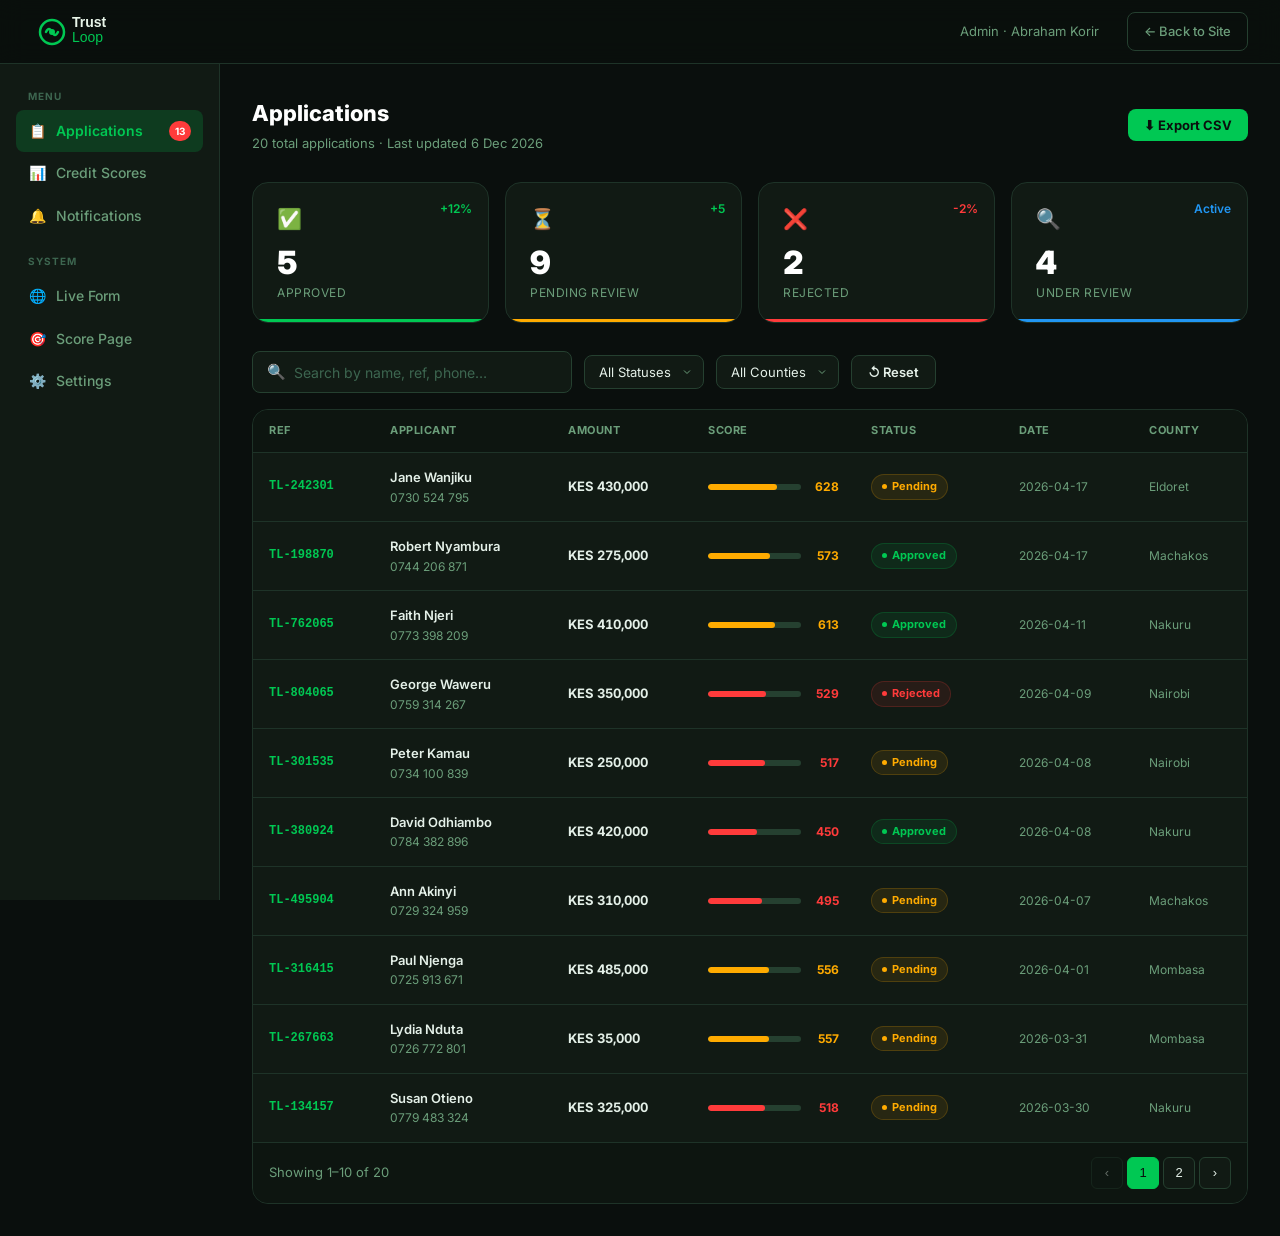
==== dashboard.html @ 60023d6d "Initial TrustLoop Africa build — phases 1-5 - index.html: borrower intake form, 4-step wizard, M-Pes" ====
<!DOCTYPE html>
<html lang="en">
<head>
  <meta charset="UTF-8">
  <meta name="viewport" content="width=device-width, initial-scale=1.0">
  <title>TrustLoop — Admin Dashboard</title>
  <link rel="stylesheet" href="assets/style.css">
  <link rel="preconnect" href="https://fonts.googleapis.com">
  <link href="https://fonts.googleapis.com/css2?family=Inter:wght@300;400;500;600;700;800;900&display=swap" rel="stylesheet">
  <style>
    /* Dashboard-specific overrides */
    body { padding-top: 64px; }

    /* ── SIDEBAR ── */
    .sidebar {
      position: fixed;
      left: 0; top: 64px; bottom: 0;
      width: 220px;
      background: var(--surface);
      border-right: 1px solid var(--border);
      padding: 24px 0;
      z-index: 50;
      overflow-y: auto;
    }
    .sidebar-section { padding: 0 16px; margin-bottom: 8px; }
    .sidebar-label { font-size: 10px; font-weight: 700; text-transform: uppercase; letter-spacing: 1px; color: var(--muted2); padding: 0 12px; margin-bottom: 6px; }
    .sidebar-link {
      display: flex;
      align-items: center;
      gap: 10px;
      padding: 10px 12px;
      border-radius: 8px;
      color: var(--muted);
      font-size: 14px;
      font-weight: 500;
      cursor: pointer;
      transition: background .2s, color .2s;
      text-decoration: none;
    }
    .sidebar-link:hover { background: var(--bg2); color: var(--text); text-decoration: none; }
    .sidebar-link.active { background: var(--primary-glow); color: var(--primary); font-weight: 600; }
    .sidebar-link .icon { width: 18px; text-align: center; }
    .sidebar-badge {
      margin-left: auto;
      background: var(--danger);
      color: #fff;
      font-size: 10px;
      font-weight: 700;
      padding: 2px 6px;
      border-radius: 100px;
    }

    /* ── MAIN ── */
    .dash-main {
      margin-left: 220px;
      padding: 32px;
      min-height: calc(100vh - 64px);
    }

    /* ── PAGE HEADER ── */
    .page-header {
      display: flex;
      align-items: center;
      justify-content: space-between;
      margin-bottom: 28px;
    }
    .page-title { font-size: 22px; font-weight: 800; color: var(--white); }
    .page-sub { font-size: 13px; color: var(--muted); margin-top: 2px; }
    .header-actions { display: flex; gap: 10px; align-items: center; }

    /* ── STAT CARDS ── */
    .stats-row {
      display: grid;
      grid-template-columns: repeat(4, 1fr);
      gap: 16px;
      margin-bottom: 28px;
    }
    .stat-card {
      background: var(--surface);
      border: 1px solid var(--border);
      border-radius: var(--radius-lg);
      padding: 20px 24px;
      position: relative;
      overflow: hidden;
    }
    .stat-card::after {
      content: '';
      position: absolute;
      bottom: 0; left: 0; right: 0;
      height: 3px;
    }
    .stat-card.green::after  { background: var(--primary); }
    .stat-card.orange::after { background: var(--warn); }
    .stat-card.red::after    { background: var(--danger); }
    .stat-card.blue::after   { background: #2196f3; }
    .stat-icon { font-size: 20px; margin-bottom: 12px; }
    .stat-card .stat-num { font-size: 2rem; font-weight: 900; color: var(--white); line-height: 1; }
    .stat-card .stat-label { font-size: 12px; color: var(--muted); margin-top: 4px; }
    .stat-trend { position: absolute; top: 16px; right: 16px; font-size: 12px; font-weight: 600; }
    .trend-up { color: var(--primary); }
    .trend-dn { color: var(--danger); }

    /* ── CONTROLS ── */
    .table-controls {
      display: flex;
      align-items: center;
      gap: 12px;
      margin-bottom: 16px;
      flex-wrap: wrap;
    }
    .search-box {
      display: flex;
      align-items: center;
      gap: 8px;
      background: var(--surface);
      border: 1px solid var(--border2);
      border-radius: 8px;
      padding: 8px 14px;
      flex: 1;
      max-width: 320px;
    }
    .search-box input {
      background: none;
      border: none;
      outline: none;
      color: var(--text);
      font-size: 14px;
      font-family: inherit;
      width: 100%;
    }
    .search-box input::placeholder { color: var(--muted2); }
    .search-icon { color: var(--muted); font-size: 15px; }
    .filter-select {
      background: var(--surface);
      border: 1px solid var(--border2);
      border-radius: 8px;
      padding: 8px 14px;
      color: var(--text);
      font-size: 13px;
      font-family: inherit;
      outline: none;
      cursor: pointer;
      appearance: none;
      padding-right: 32px;
      background-image: url("data:image/svg+xml,%3Csvg xmlns='http://www.w3.org/2000/svg' width='12' height='12' viewBox='0 0 24 24' fill='none' stroke='%236b9e7a' stroke-width='2'%3E%3Cpath d='M6 9l6 6 6-6'/%3E%3C/svg%3E");
      background-repeat: no-repeat;
      background-position: right 10px center;
    }
    .btn-export {
      display: flex;
      align-items: center;
      gap: 6px;
      background: var(--surface);
      border: 1px solid var(--border2);
      border-radius: 8px;
      padding: 8px 16px;
      color: var(--text);
      font-size: 13px;
      font-weight: 600;
      cursor: pointer;
      transition: border-color .2s, color .2s;
      font-family: inherit;
    }
    .btn-export:hover { border-color: var(--primary); color: var(--primary); }
    .btn-export-primary {
      display: flex;
      align-items: center;
      gap: 6px;
      background: var(--primary);
      border: none;
      border-radius: 8px;
      padding: 8px 16px;
      color: #0a0f0d;
      font-size: 13px;
      font-weight: 700;
      cursor: pointer;
      transition: background .2s;
      font-family: inherit;
    }
    .btn-export-primary:hover { background: var(--primary-dk); }

    /* ── TABLE ── */
    .table-wrap {
      background: var(--surface);
      border: 1px solid var(--border);
      border-radius: var(--radius-lg);
      overflow: hidden;
    }
    table {
      width: 100%;
      border-collapse: collapse;
      font-size: 13px;
    }
    thead {
      background: var(--bg2);
      border-bottom: 1px solid var(--border);
    }
    thead th {
      text-align: left;
      padding: 12px 16px;
      font-size: 11px;
      font-weight: 700;
      text-transform: uppercase;
      letter-spacing: .5px;
      color: var(--muted);
      cursor: pointer;
      white-space: nowrap;
      user-select: none;
    }
    thead th:hover { color: var(--text); }
    thead th .sort-arrow { margin-left: 4px; opacity: .5; }
    thead th.sorted-asc .sort-arrow::after { content: '↑'; }
    thead th.sorted-desc .sort-arrow::after { content: '↓'; }
    tbody tr {
      border-bottom: 1px solid var(--border);
      cursor: pointer;
      transition: background .15s;
    }
    tbody tr:last-child { border-bottom: none; }
    tbody tr:hover { background: var(--surface2); }
    td { padding: 14px 16px; color: var(--text); vertical-align: middle; }
    .td-ref { font-family: 'Courier New', monospace; font-weight: 700; color: var(--primary); font-size: 12px; }
    .td-name { font-weight: 600; }
    .td-sub { color: var(--muted); font-size: 12px; }
    .td-amount { font-weight: 700; font-variant-numeric: tabular-nums; }

    /* Status badges */
    .badge {
      display: inline-flex;
      align-items: center;
      gap: 5px;
      padding: 3px 10px;
      border-radius: 100px;
      font-size: 11px;
      font-weight: 700;
      white-space: nowrap;
    }
    .badge::before { content: ''; width: 5px; height: 5px; border-radius: 50%; flex-shrink: 0; }
    .badge-pending  { background: #ffab0018; color: var(--warn); border: 1px solid #ffab0030; }
    .badge-pending::before  { background: var(--warn); }
    .badge-approved { background: #00c85318; color: var(--primary); border: 1px solid #00c85330; }
    .badge-approved::before { background: var(--primary); }
    .badge-rejected { background: #ff3b3b18; color: var(--danger); border: 1px solid #ff3b3b30; }
    .badge-rejected::before { background: var(--danger); }
    .badge-reviewing { background: #2196f318; color: #2196f3; border: 1px solid #2196f330; }
    .badge-reviewing::before { background: #2196f3; }

    /* Score bar */
    .score-bar-wrap { display: flex; align-items: center; gap: 8px; }
    .score-bar {
      flex: 1; height: 6px;
      background: var(--border2);
      border-radius: 3px;
      overflow: hidden;
      min-width: 60px;
    }
    .score-bar-fill { height: 100%; border-radius: 3px; }
    .score-text { font-size: 12px; font-weight: 700; min-width: 30px; text-align: right; }
    .score-high { color: var(--primary); }
    .score-mid  { color: var(--warn); }
    .score-low  { color: var(--danger); }

    /* ── PAGINATION ── */
    .pagination {
      display: flex;
      align-items: center;
      justify-content: space-between;
      padding: 14px 16px;
      border-top: 1px solid var(--border);
      font-size: 13px;
      color: var(--muted);
      background: var(--bg2);
    }
    .pagination-btns { display: flex; gap: 4px; }
    .pg-btn {
      width: 32px; height: 32px;
      border-radius: 6px;
      background: var(--surface);
      border: 1px solid var(--border2);
      color: var(--text);
      font-size: 13px;
      cursor: pointer;
      display: flex;
      align-items: center;
      justify-content: center;
      transition: all .15s;
    }
    .pg-btn:hover, .pg-btn.active { background: var(--primary); border-color: var(--primary); color: #0a0f0d; }
    .pg-btn:disabled { opacity: .4; cursor: not-allowed; }

    /* ── MODAL ── */
    .modal-overlay {
      position: fixed;
      inset: 0;
      background: #0a0f0dcc;
      backdrop-filter: blur(4px);
      z-index: 200;
      display: flex;
      align-items: center;
      justify-content: center;
      padding: 24px;
      opacity: 0;
      pointer-events: none;
      transition: opacity .25s;
    }
    .modal-overlay.open { opacity: 1; pointer-events: all; }
    .modal {
      background: var(--surface);
      border: 1px solid var(--border2);
      border-radius: var(--radius-lg);
      width: 100%;
      max-width: 680px;
      max-height: 90vh;
      overflow-y: auto;
      transform: scale(.96) translateY(12px);
      transition: transform .25s;
    }
    .modal-overlay.open .modal { transform: scale(1) translateY(0); }
    .modal-header {
      display: flex;
      align-items: center;
      justify-content: space-between;
      padding: 20px 24px;
      border-bottom: 1px solid var(--border);
      position: sticky;
      top: 0;
      background: var(--surface);
      z-index: 2;
    }
    .modal-ref { font-family: 'Courier New', monospace; font-size: 13px; color: var(--primary); font-weight: 700; }
    .modal-close {
      background: none; border: none;
      color: var(--muted); font-size: 22px;
      cursor: pointer; line-height: 1;
      padding: 4px;
      transition: color .15s;
    }
    .modal-close:hover { color: var(--text); }
    .modal-body { padding: 24px; }
    .modal-section { margin-bottom: 24px; }
    .modal-section-title {
      font-size: 11px;
      font-weight: 700;
      text-transform: uppercase;
      letter-spacing: 1px;
      color: var(--muted);
      margin-bottom: 12px;
      padding-bottom: 8px;
      border-bottom: 1px solid var(--border);
    }
    .detail-grid { display: grid; grid-template-columns: 1fr 1fr; gap: 12px; }
    .detail-item { background: var(--bg2); border-radius: var(--radius); padding: 12px 14px; }
    .detail-label { font-size: 11px; color: var(--muted); margin-bottom: 4px; text-transform: uppercase; letter-spacing: .5px; }
    .detail-value { font-size: 14px; font-weight: 600; color: var(--text); }
    .score-display {
      display: flex;
      align-items: center;
      gap: 16px;
      background: var(--bg2);
      border-radius: var(--radius);
      padding: 20px;
    }
    .score-circle {
      width: 80px; height: 80px;
      border-radius: 50%;
      border: 4px solid var(--primary);
      display: flex;
      flex-direction: column;
      align-items: center;
      justify-content: center;
      font-weight: 900;
      font-size: 22px;
      color: var(--primary);
      flex-shrink: 0;
    }
    .score-circle small { font-size: 10px; font-weight: 600; color: var(--muted); }
    .score-breakdown { flex: 1; }
    .score-row {
      display: flex;
      align-items: center;
      gap: 8px;
      margin-bottom: 6px;
      font-size: 12px;
    }
    .score-row-label { color: var(--muted); width: 100px; flex-shrink: 0; }
    .score-row-bar { flex: 1; height: 4px; background: var(--border2); border-radius: 2px; overflow: hidden; }
    .score-row-fill { height: 100%; background: var(--primary); border-radius: 2px; }
    .score-row-val { color: var(--text); font-weight: 600; width: 30px; text-align: right; }
    .modal-actions {
      display: flex;
      gap: 10px;
      padding: 16px 24px;
      border-top: 1px solid var(--border);
      background: var(--bg2);
      border-radius: 0 0 var(--radius-lg) var(--radius-lg);
    }
    .btn-approve {
      flex: 1; padding: 12px;
      background: var(--primary); color: #0a0f0d;
      border: none; border-radius: 8px;
      font-weight: 700; font-size: 14px;
      cursor: pointer; font-family: inherit;
      transition: background .2s;
    }
    .btn-approve:hover { background: var(--primary-dk); }
    .btn-reject {
      flex: 1; padding: 12px;
      background: transparent; color: var(--danger);
      border: 1px solid #ff3b3b40; border-radius: 8px;
      font-weight: 700; font-size: 14px;
      cursor: pointer; font-family: inherit;
      transition: background .2s, border-color .2s;
    }
    .btn-reject:hover { background: #ff3b3b10; border-color: var(--danger); }
    .btn-note {
      flex: 1; padding: 12px;
      background: transparent; color: var(--muted);
      border: 1px solid var(--border2); border-radius: 8px;
      font-weight: 600; font-size: 14px;
      cursor: pointer; font-family: inherit;
      transition: border-color .2s, color .2s;
    }
    .btn-note:hover { border-color: var(--muted); color: var(--text); }

    /* Timeline */
    .timeline { list-style: none; position: relative; }
    .timeline::before { content: ''; position: absolute; left: 16px; top: 8px; bottom: 8px; width: 1px; background: var(--border2); }
    .timeline li { display: flex; gap: 16px; padding: 0 0 16px 0; position: relative; }
    .timeline-dot {
      width: 32px; height: 32px;
      border-radius: 50%;
      background: var(--surface2);
      border: 2px solid var(--border2);
      display: flex; align-items: center; justify-content: center;
      font-size: 13px; flex-shrink: 0; z-index: 1;
    }
    .timeline li.current .timeline-dot { border-color: var(--primary); background: var(--primary-glow); }
    .timeline-content { padding-top: 4px; }
    .timeline-event { font-size: 13px; font-weight: 600; color: var(--text); }
    .timeline-time { font-size: 11px; color: var(--muted); margin-top: 2px; }

    /* Responsive */
    @media (max-width: 900px) {
      .sidebar { width: 64px; }
      .sidebar-link span, .sidebar-label, .sidebar-badge { display: none; }
      .dash-main { margin-left: 64px; padding: 16px; }
      .stats-row { grid-template-columns: repeat(2, 1fr); }
      .detail-grid { grid-template-columns: 1fr; }
    }
    @media (max-width: 600px) {
      .stats-row { grid-template-columns: 1fr 1fr; }
      .dash-main { padding: 12px; }
      .table-controls { flex-direction: column; align-items: stretch; }
      .search-box { max-width: none; }
    }
  </style>
</head>
<body>

<!-- NAV -->
<nav class="nav">
  <div class="nav-logo">
    <a href="index.html"><img src="assets/logo.svg" alt="TrustLoop" height="40"></a>
  </div>
  <div class="nav-links">
    <span style="font-size:13px;color:var(--muted);">Admin · Abraham Korir</span>
    <a href="index.html" class="btn-ghost" style="font-size:13px;padding:8px 16px;">← Back to Site</a>
  </div>
</nav>

<!-- SIDEBAR -->
<aside class="sidebar">
  <div class="sidebar-section">
    <div class="sidebar-label">Menu</div>
    <a class="sidebar-link active" onclick="setView('applications')">
      <span class="icon">📋</span><span>Applications</span>
      <span class="sidebar-badge" id="pendingCount">0</span>
    </a>
    <a class="sidebar-link" onclick="setView('scores')">
      <span class="icon">📊</span><span>Credit Scores</span>
    </a>
    <a class="sidebar-link" onclick="setView('notifications')">
      <span class="icon">🔔</span><span>Notifications</span>
    </a>
  </div>
  <div class="sidebar-section" style="margin-top:16px;">
    <div class="sidebar-label">System</div>
    <a class="sidebar-link" href="index.html">
      <span class="icon">🌐</span><span>Live Form</span>
    </a>
    <a class="sidebar-link" href="score.html">
      <span class="icon">🎯</span><span>Score Page</span>
    </a>
    <a class="sidebar-link" onclick="showToast('Settings coming in Phase 5')">
      <span class="icon">⚙️</span><span>Settings</span>
    </a>
  </div>
</aside>

<!-- MAIN -->
<main class="dash-main" id="dashMain">

  <!-- ── Applications View ── -->
  <div id="view-applications">
    <div class="page-header">
      <div>
        <div class="page-title">Applications</div>
        <div class="page-sub" id="appSubtitle">Loading…</div>
      </div>
      <div class="header-actions">
        <button class="btn-export-primary" onclick="exportCSV()">
          ⬇ Export CSV
        </button>
      </div>
    </div>

    <!-- Stat cards -->
    <div class="stats-row">
      <div class="stat-card green">
        <div class="stat-icon">✅</div>
        <div class="stat-num" id="countApproved">0</div>
        <div class="stat-label">Approved</div>
        <div class="stat-trend trend-up" id="trendApproved">+12%</div>
      </div>
      <div class="stat-card orange">
        <div class="stat-icon">⏳</div>
        <div class="stat-num" id="countPending">0</div>
        <div class="stat-label">Pending Review</div>
        <div class="stat-trend trend-up" id="trendPending">+5</div>
      </div>
      <div class="stat-card red">
        <div class="stat-icon">❌</div>
        <div class="stat-num" id="countRejected">0</div>
        <div class="stat-label">Rejected</div>
        <div class="stat-trend trend-dn" id="trendRejected">-2%</div>
      </div>
      <div class="stat-card blue">
        <div class="stat-icon">🔍</div>
        <div class="stat-num" id="countReviewing">0</div>
        <div class="stat-label">Under Review</div>
        <div class="stat-trend" style="color:#2196f3;">Active</div>
      </div>
    </div>

    <!-- Controls -->
    <div class="table-controls">
      <div class="search-box">
        <span class="search-icon">🔍</span>
        <input type="text" id="searchInput" placeholder="Search by name, ref, phone…" oninput="filterTable()">
      </div>
      <select class="filter-select" id="statusFilter" onchange="filterTable()">
        <option value="">All Statuses</option>
        <option value="Pending">Pending</option>
        <option value="Reviewing">Reviewing</option>
        <option value="Approved">Approved</option>
        <option value="Rejected">Rejected</option>
      </select>
      <select class="filter-select" id="countyFilter" onchange="filterTable()">
        <option value="">All Counties</option>
        <option>Nairobi</option><option>Mombasa</option><option>Kisumu</option>
        <option>Nakuru</option><option>Eldoret</option><option>Machakos</option>
      </select>
      <button class="btn-export" onclick="filterTable(true)">↺ Reset</button>
    </div>

    <!-- Table -->
    <div class="table-wrap">
      <table id="appTable">
        <thead>
          <tr>
            <th onclick="sortTable('ref')" data-col="ref">Ref <span class="sort-arrow"></span></th>
            <th onclick="sortTable('name')" data-col="name">Applicant <span class="sort-arrow"></span></th>
            <th onclick="sortTable('amount')" data-col="amount">Amount <span class="sort-arrow"></span></th>
            <th onclick="sortTable('score')" data-col="score">Score <span class="sort-arrow"></span></th>
            <th onclick="sortTable('status')" data-col="status">Status <span class="sort-arrow"></span></th>
            <th onclick="sortTable('date')" data-col="date">Date <span class="sort-arrow"></span></th>
            <th>County</th>
          </tr>
        </thead>
        <tbody id="tableBody"></tbody>
      </table>
      <div class="pagination">
        <span id="pageInfo">Showing — of —</span>
        <div class="pagination-btns" id="pageBtns"></div>
      </div>
    </div>
  </div>

</main>

<!-- ── APPLICATION DETAIL MODAL ── -->
<div class="modal-overlay" id="modalOverlay" onclick="closeModal(event)">
  <div class="modal" id="modalBox">
    <div class="modal-header">
      <div>
        <div style="font-size:16px;font-weight:800;color:var(--white);" id="modalName">—</div>
        <div class="modal-ref" id="modalRef">—</div>
      </div>
      <button class="modal-close" onclick="closeModal()">×</button>
    </div>
    <div class="modal-body">

      <!-- Score Display -->
      <div class="modal-section">
        <div class="modal-section-title">SpinMobile Credit Score</div>
        <div class="score-display">
          <div class="score-circle" id="modalScoreCircle">
            <span id="modalScoreNum">—</span>
            <small>/ 850</small>
          </div>
          <div class="score-breakdown" id="modalScoreBreakdown">
            <!-- Populated by JS -->
          </div>
        </div>
      </div>

      <!-- Personal Details -->
      <div class="modal-section">
        <div class="modal-section-title">Personal Information</div>
        <div class="detail-grid" id="modalPersonalGrid"></div>
      </div>

      <!-- Loan Details -->
      <div class="modal-section">
        <div class="modal-section-title">Loan Request</div>
        <div class="detail-grid" id="modalLoanGrid"></div>
      </div>

      <!-- Timeline -->
      <div class="modal-section">
        <div class="modal-section-title">Application Timeline</div>
        <ul class="timeline" id="modalTimeline"></ul>
      </div>

    </div>
    <div class="modal-actions">
      <button class="btn-approve" id="modalApproveBtn" onclick="updateStatus('Approved')">✓ Approve</button>
      <button class="btn-note" onclick="showToast('Notes feature coming in Phase 5')">📝 Add Note</button>
      <button class="btn-reject" id="modalRejectBtn" onclick="updateStatus('Rejected')">✗ Reject</button>
    </div>
  </div>
</div>

<!-- Toast -->
<div class="toast" id="toast">
  <span class="toast-icon">✓</span>
  <span id="toastMsg">Done.</span>
</div>

<script>
// ── API base (Flask on DigitalOcean) ──
const API_BASE = 'http://170.64.176.246/api';

// ── Fallback mock dataset (shown while API loads or if offline) ──
const NAMES = [
  'Jane Wanjiku','Peter Kamau','Grace Achieng','Samuel Mwangi','Faith Njeri',
  'David Odhiambo','Mary Wambui','John Kipchoge','Susan Otieno','Michael Kariuki',
  'Alice Muthoni','Robert Nyambura','Helen Chebet','James Omondi','Esther Kemunto',
  'Daniel Mutua','Lydia Nduta','George Waweru','Ann Akinyi','Paul Njenga'
];
const COUNTIES = ['Nairobi','Mombasa','Kisumu','Nakuru','Eldoret','Machakos'];
const PURPOSES = ['Business Capital','School Fees','Medical','Asset Purchase','Home Improvement','Other'];
const STATUSES = ['Pending','Pending','Pending','Reviewing','Approved','Approved','Rejected'];
const TENURES  = ['3 Months','6 Months','12 Months','18 Months','24 Months'];
const EMPLOYMENT = ['Employed (Formal)','Self-Employed','Casual Worker','Farmer'];

function randInt(min, max) { return Math.floor(Math.random() * (max - min + 1)) + min; }
function randItem(arr) { return arr[Math.floor(Math.random() * arr.length)]; }
function makeRef() { return 'TL-' + randInt(100000, 999999); }

let allData = [];

function seedData() {
  const now = new Date('2026-04-19');
  allData = NAMES.map((name, i) => {
    const status = randItem(STATUSES);
    const score  = randInt(420, 820);
    const date   = new Date(now);
    date.setDate(date.getDate() - randInt(0, 60));
    const amount = randInt(1, 100) * 5000;
    const phone  = '07' + randInt(10, 99) + ' ' + randInt(100, 999) + ' ' + randInt(100, 999);
    return {
      id: i, ref: makeRef(), name, phone,
      nationalId: randInt(10000000, 99999999).toString(),
      county: randItem(COUNTIES), dob: '1990-01-01',
      amount, purpose: randItem(PURPOSES), tenure: randItem(TENURES),
      employment: randItem(EMPLOYMENT), income: randInt(20, 200) * 1000,
      score, status, date: date.toISOString().split('T')[0],
      mpesaFile: 'mpesa_' + name.split(' ')[0].toLowerCase() + '.pdf',
      employer: randItem(['Safaricom PLC','KCB Bank','M-Pesa Agent','Self','Equity Bank'])
    };
  });
}

// ── Load from real API, fall back to seed data ──
async function loadApplications() {
  try {
    const res  = await fetch(`${API_BASE}/applications?limit=200`);
    const data = await res.json();
    if (data.applications && data.applications.length > 0) {
      allData = data.applications.map((r, i) => ({
        id:         i,
        ref:        r.ref,
        name:       r.full_name,
        phone:      r.phone,
        nationalId: r.national_id || '',
        county:     r.county || '',
        dob:        r.dob || '',
        amount:     r.loan_amount,
        purpose:    r.loan_purpose || '',
        tenure:     r.tenure || '',
        employment: r.employment || '',
        income:     r.monthly_income || 0,
        score:      r.score || 0,
        status:     r.status,
        date:       (r.created_at || '').split(' ')[0] || r.created_at,
        mpesaFile:  '',
        employer:   r.employer || '',
      }));
      console.log(`[Dashboard] Loaded ${allData.length} applications from API`);
    } else {
      seedData();
    }
  } catch (err) {
    console.warn('[Dashboard] API unavailable, using mock data:', err.message);
    seedData();
  }
  renderStats();
  filteredData = [...allData];
  sortData();
  renderTable();
}

// ── Stats ──
function renderStats() {
  const counts = { Approved: 0, Pending: 0, Rejected: 0, Reviewing: 0 };
  allData.forEach(r => { if (counts[r.status] !== undefined) counts[r.status]++; });
  document.getElementById('countApproved').textContent  = counts.Approved;
  document.getElementById('countPending').textContent   = counts.Pending;
  document.getElementById('countRejected').textContent  = counts.Rejected;
  document.getElementById('countReviewing').textContent = counts.Reviewing;
  document.getElementById('pendingCount').textContent   = counts.Pending + counts.Reviewing;
  document.getElementById('appSubtitle').textContent    = `${allData.length} total applications · Last updated ${new Date().toLocaleDateString('en-KE', {day:'numeric',month:'short',year:'numeric'})}`;
}

// ── Table Render ──
let currentPage = 1;
const PER_PAGE = 10;
let filteredData = [...allData];
let sortCol = 'date';
let sortDir = 'desc';

function scoreColor(s) {
  if (s >= 700) return 'var(--primary)';
  if (s >= 550) return 'var(--warn)';
  return 'var(--danger)';
}
function scoreClass(s) {
  if (s >= 700) return 'score-high';
  if (s >= 550) return 'score-mid';
  return 'score-low';
}
function statusBadge(s) {
  const map = { Pending:'badge-pending', Approved:'badge-approved', Rejected:'badge-rejected', Reviewing:'badge-reviewing' };
  return `<span class="badge ${map[s] || 'badge-pending'}">${s}</span>`;
}

function renderTable() {
  const start = (currentPage - 1) * PER_PAGE;
  const rows  = filteredData.slice(start, start + PER_PAGE);
  const tbody = document.getElementById('tableBody');

  tbody.innerHTML = rows.map(r => {
    const pct = Math.round(r.score / 850 * 100);
    const color = scoreColor(r.score);
    return `<tr onclick="openModal(${r.id})">
      <td class="td-ref">${r.ref}</td>
      <td><div class="td-name">${r.name}</div><div class="td-sub">${r.phone}</div></td>
      <td class="td-amount">KES ${r.amount.toLocaleString()}</td>
      <td>
        <div class="score-bar-wrap">
          <div class="score-bar"><div class="score-bar-fill" style="width:${pct}%;background:${color}"></div></div>
          <span class="score-text ${scoreClass(r.score)}">${r.score}</span>
        </div>
      </td>
      <td>${statusBadge(r.status)}</td>
      <td style="color:var(--muted);font-size:12px;">${r.date}</td>
      <td style="color:var(--muted);font-size:12px;">${r.county}</td>
    </tr>`;
  }).join('');

  // Pagination
  const total = filteredData.length;
  const pages = Math.ceil(total / PER_PAGE);
  document.getElementById('pageInfo').textContent = `Showing ${start + 1}–${Math.min(start + PER_PAGE, total)} of ${total}`;

  const btns = document.getElementById('pageBtns');
  btns.innerHTML = `<button class="pg-btn" onclick="goPage(${currentPage - 1})" ${currentPage === 1 ? 'disabled' : ''}>‹</button>`;
  for (let p = 1; p <= pages; p++) {
    btns.innerHTML += `<button class="pg-btn ${p === currentPage ? 'active' : ''}" onclick="goPage(${p})">${p}</button>`;
  }
  btns.innerHTML += `<button class="pg-btn" onclick="goPage(${currentPage + 1})" ${currentPage === pages ? 'disabled' : ''}>›</button>`;
}

function goPage(p) {
  const pages = Math.ceil(filteredData.length / PER_PAGE);
  if (p < 1 || p > pages) return;
  currentPage = p;
  renderTable();
}

// ── Filter & Search ──
function filterTable(reset) {
  if (reset) {
    document.getElementById('searchInput').value = '';
    document.getElementById('statusFilter').value = '';
    document.getElementById('countyFilter').value = '';
  }
  const q      = document.getElementById('searchInput').value.toLowerCase();
  const status = document.getElementById('statusFilter').value;
  const county = document.getElementById('countyFilter').value;

  filteredData = allData.filter(r => {
    const matchQ = !q || r.name.toLowerCase().includes(q) || r.ref.toLowerCase().includes(q) || r.phone.includes(q);
    const matchS = !status || r.status === status;
    const matchC = !county || r.county === county;
    return matchQ && matchS && matchC;
  });
  sortData();
  currentPage = 1;
  renderTable();
}

// ── Sort ──
function sortTable(col) {
  if (sortCol === col) sortDir = sortDir === 'asc' ? 'desc' : 'asc';
  else { sortCol = col; sortDir = 'asc'; }

  document.querySelectorAll('thead th').forEach(th => {
    th.classList.remove('sorted-asc', 'sorted-desc');
    if (th.dataset.col === col) th.classList.add('sorted-' + sortDir);
  });
  sortData();
  renderTable();
}

function sortData() {
  filteredData.sort((a, b) => {
    let av = a[sortCol], bv = b[sortCol];
    if (typeof av === 'string') av = av.toLowerCase(), bv = bv.toLowerCase();
    if (av < bv) return sortDir === 'asc' ? -1 : 1;
    if (av > bv) return sortDir === 'asc' ? 1 : -1;
    return 0;
  });
}

// ── Modal ──
let activeRow = null;
function openModal(id) {
  activeRow = allData.find(r => r.id === id);
  if (!activeRow) return;
  const r = activeRow;

  document.getElementById('modalName').textContent = r.name;
  document.getElementById('modalRef').textContent  = r.ref + ' · ' + r.date;

  // Score circle
  document.getElementById('modalScoreNum').textContent = r.score;
  document.getElementById('modalScoreCircle').style.borderColor = scoreColor(r.score);
  document.getElementById('modalScoreNum').style.color = scoreColor(r.score);

  // Score breakdown (mocked sub-scores)
  const breakdown = [
    { label: 'Payment Hist.', val: Math.round(r.score * 0.35 / 850 * 100) },
    { label: 'Income Flow',   val: Math.round(r.score * 0.30 / 850 * 100) },
    { label: 'Utilisation',   val: Math.round(r.score * 0.20 / 850 * 100) },
    { label: 'Txn Volume',    val: Math.round(r.score * 0.15 / 850 * 100) },
  ];
  document.getElementById('modalScoreBreakdown').innerHTML = breakdown.map(b => `
    <div class="score-row">
      <span class="score-row-label">${b.label}</span>
      <div class="score-row-bar"><div class="score-row-fill" style="width:${b.val}%"></div></div>
      <span class="score-row-val">${b.val}</span>
    </div>`).join('');

  // Personal
  document.getElementById('modalPersonalGrid').innerHTML = [
    ['Phone', r.phone], ['National ID', r.nationalId],
    ['Date of Birth', r.dob], ['County', r.county],
    ['Employment', r.employment], ['Employer', r.employer],
    ['Monthly Income', 'KES ' + r.income.toLocaleString()], ['M-Pesa PDF', r.mpesaFile],
  ].map(([l,v]) => `<div class="detail-item"><div class="detail-label">${l}</div><div class="detail-value">${v}</div></div>`).join('');

  // Loan
  document.getElementById('modalLoanGrid').innerHTML = [
    ['Loan Amount', 'KES ' + r.amount.toLocaleString()], ['Purpose', r.purpose],
    ['Tenure', r.tenure], ['Status', r.status],
  ].map(([l,v]) => `<div class="detail-item"><div class="detail-label">${l}</div><div class="detail-value">${v}</div></div>`).join('');

  // Timeline
  const events = [
    { icon: '📥', label: 'Application submitted', time: r.date + ' · 09:12 EAT', cls: 'current' },
    { icon: '🔍', label: 'M-Pesa PDF parsed by SpinMobile', time: r.date + ' · 09:14 EAT', cls: r.status !== 'Pending' ? 'current' : '' },
    { icon: '🧠', label: 'Credit score computed', time: r.date + ' · 09:18 EAT', cls: ['Approved','Rejected'].includes(r.status) ? 'current' : '' },
    { icon: r.status === 'Approved' ? '✅' : r.status === 'Rejected' ? '❌' : '⏳',
      label: r.status === 'Approved' ? 'Application approved — SMS sent' : r.status === 'Rejected' ? 'Application rejected — SMS sent' : 'Awaiting human review',
      time: ['Approved','Rejected'].includes(r.status) ? r.date + ' · 10:45 EAT' : 'Pending',
      cls: ['Approved','Rejected'].includes(r.status) ? 'current' : '' }
  ];
  document.getElementById('modalTimeline').innerHTML = events.map(e =>
    `<li class="${e.cls}">
      <div class="timeline-dot">${e.icon}</div>
      <div class="timeline-content">
        <div class="timeline-event">${e.label}</div>
        <div class="timeline-time">${e.time}</div>
      </div>
    </li>`).join('');

  // Approve/reject buttons
  document.getElementById('modalApproveBtn').disabled = r.status === 'Approved';
  document.getElementById('modalRejectBtn').disabled  = r.status === 'Rejected';

  document.getElementById('modalOverlay').classList.add('open');
  document.body.style.overflow = 'hidden';
}

function closeModal(e) {
  if (e && e.target !== document.getElementById('modalOverlay')) return;
  document.getElementById('modalOverlay').classList.remove('open');
  document.body.style.overflow = '';
}
document.addEventListener('keydown', e => { if (e.key === 'Escape') closeModal(); });

async function updateStatus(newStatus) {
  if (!activeRow) return;
  try {
    const res = await fetch(`${API_BASE}/applications/${activeRow.ref}/status`, {
      method: 'PUT',
      headers: { 'Content-Type': 'application/json' },
      body: JSON.stringify({ status: newStatus }),
    });
    if (!res.ok) throw new Error(await res.text());
  } catch (err) {
    console.warn('[Dashboard] Status update API error:', err.message);
  }
  activeRow.status = newStatus;
  renderStats();
  filterTable();
  closeModal();
  showToast(`Application ${activeRow.ref} marked as ${newStatus}.`);
}

// ── Export CSV ──
function exportCSV() {
  const headers = ['Ref','Name','Phone','County','Amount (KES)','Score','Status','Purpose','Tenure','Date'];
  const rows = filteredData.map(r => [r.ref, r.name, r.phone, r.county, r.amount, r.score, r.status, r.purpose, r.tenure, r.date]);
  const csv = [headers, ...rows].map(r => r.map(v => `"${v}"`).join(',')).join('\n');
  const blob = new Blob([csv], { type: 'text/csv' });
  const url  = URL.createObjectURL(blob);
  const a    = document.createElement('a');
  a.href = url; a.download = 'trustloop-applications-' + new Date().toISOString().split('T')[0] + '.csv';
  a.click(); URL.revokeObjectURL(url);
  showToast('CSV exported — ' + filteredData.length + ' records.');
}

// ── View switcher ──
function setView(v) {
  document.querySelectorAll('.sidebar-link').forEach(l => l.classList.remove('active'));
  event.currentTarget.classList.add('active');
  if (v !== 'applications') showToast(v.charAt(0).toUpperCase() + v.slice(1) + ' coming in Phase 5.');
}

// ── Toast ──
function showToast(msg) {
  const t = document.getElementById('toast');
  document.getElementById('toastMsg').textContent = msg;
  t.classList.add('show');
  setTimeout(() => t.classList.remove('show'), 4000);
}

// ── Init ──
loadApplications();
</script>
</body>
</html>
---- assets/style.css ----
:root {
  --bg:          #0a0f0d;
  --bg2:         #0d1510;
  --surface:     #111a14;
  --surface2:    #162019;
  --border:      #1e3328;
  --border2:     #254030;
  --primary:     #00c853;
  --primary-dk:  #00a544;
  --primary-glow:#00c85330;
  --danger:      #ff3b3b;
  --warn:        #ffab00;
  --text:        #e4f0e8;
  --muted:       #6b9e7a;
  --muted2:      #3d6650;
  --white:       #ffffff;
  --radius:      10px;
  --radius-lg:   16px;
  --shadow:      0 4px 24px #00000066;
}

*, *::before, *::after { box-sizing: border-box; margin: 0; padding: 0; }

html { scroll-behavior: smooth; }

body {
  background: var(--bg);
  color: var(--text);
  font-family: 'Inter', -apple-system, BlinkMacSystemFont, sans-serif;
  font-size: 15px;
  line-height: 1.6;
  -webkit-font-smoothing: antialiased;
}

a { color: var(--primary); text-decoration: none; }
a:hover { text-decoration: underline; }

/* ── Scroll Reveals ── */
.fade-up {
  opacity: 0;
  transform: translateY(28px);
  transition: opacity 0.6s ease, transform 0.6s ease;
}
.fade-up.visible {
  opacity: 1;
  transform: translateY(0);
}

/* ── NAV ── */
.nav {
  position: fixed;
  top: 0; left: 0; right: 0;
  z-index: 100;
  display: flex;
  align-items: center;
  justify-content: space-between;
  padding: 0 32px;
  height: 64px;
  background: #0a0f0dee;
  backdrop-filter: blur(12px);
  border-bottom: 1px solid var(--border);
}
.nav-logo img { height: 40px; display: block; }
.nav-links { display: flex; gap: 28px; align-items: center; }
.nav-links a { color: var(--muted); font-size: 14px; font-weight: 500; transition: color .2s; }
.nav-links a:hover { color: var(--primary); text-decoration: none; }
.nav-cta {
  background: var(--primary);
  color: #0a0f0d !important;
  padding: 8px 20px;
  border-radius: 6px;
  font-weight: 700;
  font-size: 14px;
  transition: background .2s, transform .15s;
}
.nav-cta:hover { background: var(--primary-dk); transform: translateY(-1px); text-decoration: none !important; }

/* ── HERO ── */
.hero {
  min-height: 100vh;
  display: flex;
  align-items: center;
  padding: 120px 32px 80px;
  position: relative;
  overflow: hidden;
}
.hero::before {
  content: '';
  position: absolute;
  top: -120px; left: -120px;
  width: 500px; height: 500px;
  background: radial-gradient(circle, #00c85318 0%, transparent 70%);
  pointer-events: none;
}
.hero::after {
  content: '';
  position: absolute;
  bottom: -80px; right: -80px;
  width: 360px; height: 360px;
  background: radial-gradient(circle, #00c85310 0%, transparent 70%);
  pointer-events: none;
}
.hero-inner {
  max-width: 1100px;
  margin: 0 auto;
  width: 100%;
  display: grid;
  grid-template-columns: 1fr 1fr;
  gap: 64px;
  align-items: center;
}
.hero-badge {
  display: inline-flex;
  align-items: center;
  gap: 8px;
  background: var(--primary-glow);
  border: 1px solid #00c85340;
  padding: 6px 14px;
  border-radius: 100px;
  font-size: 12px;
  font-weight: 600;
  color: var(--primary);
  letter-spacing: .5px;
  text-transform: uppercase;
  margin-bottom: 20px;
}
.hero-badge .dot {
  width: 6px; height: 6px;
  background: var(--primary);
  border-radius: 50%;
  animation: pulse 2s ease-in-out infinite;
}
@keyframes pulse {
  0%, 100% { opacity: 1; transform: scale(1); }
  50% { opacity: .4; transform: scale(.7); }
}
.hero h1 {
  font-size: clamp(2rem, 4vw, 3.2rem);
  font-weight: 800;
  line-height: 1.15;
  letter-spacing: -.02em;
  color: var(--white);
  margin-bottom: 20px;
}
.hero h1 span { color: var(--primary); }
.hero-sub {
  color: var(--muted);
  font-size: 17px;
  line-height: 1.7;
  margin-bottom: 36px;
  max-width: 440px;
}
.hero-stats {
  display: flex;
  gap: 32px;
  margin-bottom: 36px;
}
.stat-item { display: flex; flex-direction: column; }
.stat-num {
  font-size: 28px;
  font-weight: 800;
  color: var(--primary);
  font-variant-numeric: tabular-nums;
}
.stat-label { font-size: 12px; color: var(--muted); text-transform: uppercase; letter-spacing: .5px; }
.hero-cta { display: flex; gap: 12px; flex-wrap: wrap; }
.btn-primary {
  display: inline-flex;
  align-items: center;
  gap: 8px;
  background: var(--primary);
  color: #0a0f0d;
  font-weight: 700;
  font-size: 15px;
  padding: 14px 28px;
  border-radius: 8px;
  border: none;
  cursor: pointer;
  transition: background .2s, transform .15s, box-shadow .2s;
}
.btn-primary:hover {
  background: var(--primary-dk);
  transform: translateY(-2px);
  box-shadow: 0 8px 24px #00c85340;
  text-decoration: none;
  color: #0a0f0d;
}
.btn-ghost {
  display: inline-flex;
  align-items: center;
  gap: 8px;
  background: transparent;
  color: var(--text);
  font-weight: 500;
  font-size: 15px;
  padding: 14px 24px;
  border-radius: 8px;
  border: 1px solid var(--border2);
  cursor: pointer;
  transition: border-color .2s, color .2s;
}
.btn-ghost:hover { border-color: var(--primary); color: var(--primary); text-decoration: none; }

/* ── FORM CARD (hero right) ── */
.form-card {
  background: var(--surface);
  border: 1px solid var(--border);
  border-radius: var(--radius-lg);
  padding: 32px;
  box-shadow: var(--shadow);
  position: relative;
}
.form-card::before {
  content: '';
  position: absolute;
  top: -1px; left: 24px; right: 24px; height: 3px;
  background: var(--primary);
  border-radius: 0 0 4px 4px;
}
.form-title {
  font-size: 18px;
  font-weight: 700;
  color: var(--white);
  margin-bottom: 4px;
}
.form-sub { font-size: 13px; color: var(--muted); margin-bottom: 24px; }

/* Steps indicator */
.steps {
  display: flex;
  gap: 0;
  margin-bottom: 28px;
  position: relative;
}
.steps::before {
  content: '';
  position: absolute;
  top: 14px; left: 14px; right: 14px;
  height: 1px;
  background: var(--border2);
}
.step {
  flex: 1;
  display: flex;
  flex-direction: column;
  align-items: center;
  gap: 6px;
  position: relative;
}
.step-num {
  width: 28px; height: 28px;
  border-radius: 50%;
  background: var(--bg2);
  border: 2px solid var(--border2);
  display: flex;
  align-items: center;
  justify-content: center;
  font-size: 12px;
  font-weight: 700;
  color: var(--muted);
  z-index: 1;
  transition: all .3s;
}
.step.active .step-num {
  background: var(--primary);
  border-color: var(--primary);
  color: #0a0f0d;
}
.step.done .step-num {
  background: var(--primary-dk);
  border-color: var(--primary-dk);
  color: #0a0f0d;
}
.step-label { font-size: 10px; color: var(--muted); font-weight: 500; white-space: nowrap; }
.step.active .step-label { color: var(--primary); }

/* Form fields */
.form-group { margin-bottom: 16px; }
.form-group label {
  display: block;
  font-size: 12px;
  font-weight: 600;
  color: var(--muted);
  text-transform: uppercase;
  letter-spacing: .5px;
  margin-bottom: 6px;
}
.form-group input,
.form-group select,
.form-group textarea {
  width: 100%;
  background: var(--bg2);
  border: 1px solid var(--border2);
  border-radius: var(--radius);
  padding: 11px 14px;
  color: var(--text);
  font-size: 14px;
  font-family: inherit;
  outline: none;
  transition: border-color .2s, box-shadow .2s;
}
.form-group input:focus,
.form-group select:focus,
.form-group textarea:focus {
  border-color: var(--primary);
  box-shadow: 0 0 0 3px #00c85318;
}
.form-group select { appearance: none; background-image: url("data:image/svg+xml,%3Csvg xmlns='http://www.w3.org/2000/svg' width='12' height='12' viewBox='0 0 24 24' fill='none' stroke='%236b9e7a' stroke-width='2'%3E%3Cpath d='M6 9l6 6 6-6'/%3E%3C/svg%3E"); background-repeat: no-repeat; background-position: right 14px center; padding-right: 36px; }
.form-row { display: grid; grid-template-columns: 1fr 1fr; gap: 12px; }
.upload-zone {
  background: var(--bg2);
  border: 2px dashed var(--border2);
  border-radius: var(--radius);
  padding: 20px;
  text-align: center;
  cursor: pointer;
  transition: border-color .2s, background .2s;
}
.upload-zone:hover { border-color: var(--primary); background: #00c85308; }
.upload-zone input[type=file] { display: none; }
.upload-icon { font-size: 28px; margin-bottom: 8px; }
.upload-text { font-size: 13px; color: var(--muted); }
.upload-text strong { color: var(--primary); }
.upload-accepted { font-size: 11px; color: var(--muted2); margin-top: 4px; }
.upload-filename { font-size: 12px; color: var(--primary); margin-top: 8px; display: none; }

.form-nav {
  display: flex;
  gap: 10px;
  margin-top: 20px;
}
.btn-next, .btn-back, .btn-submit {
  flex: 1;
  padding: 12px;
  border-radius: 8px;
  font-weight: 700;
  font-size: 14px;
  cursor: pointer;
  border: none;
  transition: all .2s;
}
.btn-next, .btn-submit {
  background: var(--primary);
  color: #0a0f0d;
}
.btn-next:hover, .btn-submit:hover { background: var(--primary-dk); transform: translateY(-1px); }
.btn-back {
  background: transparent;
  border: 1px solid var(--border2);
  color: var(--muted);
}
.btn-back:hover { border-color: var(--muted); color: var(--text); }

.form-step { display: none; }
.form-step.active { display: block; }

/* Consent */
.consent-row {
  display: flex;
  gap: 10px;
  align-items: flex-start;
  font-size: 12px;
  color: var(--muted);
  margin-bottom: 16px;
}
.consent-row input[type=checkbox] {
  width: 16px; height: 16px;
  margin-top: 2px;
  accent-color: var(--primary);
  flex-shrink: 0;
}

/* ── HOW IT WORKS ── */
.section { padding: 80px 32px; }
.section-inner { max-width: 1100px; margin: 0 auto; }
.section-label {
  font-size: 12px;
  font-weight: 700;
  text-transform: uppercase;
  letter-spacing: 1px;
  color: var(--primary);
  margin-bottom: 12px;
}
.section-title {
  font-size: clamp(1.6rem, 3vw, 2.4rem);
  font-weight: 800;
  color: var(--white);
  margin-bottom: 16px;
  letter-spacing: -.02em;
}
.section-sub { color: var(--muted); font-size: 16px; max-width: 540px; }

.steps-grid {
  display: grid;
  grid-template-columns: repeat(4, 1fr);
  gap: 24px;
  margin-top: 56px;
  position: relative;
}
.steps-grid::before {
  content: '';
  position: absolute;
  top: 28px; left: 10%; right: 10%;
  height: 1px;
  background: linear-gradient(90deg, transparent, var(--border2), var(--border2), transparent);
}
.step-card {
  background: var(--surface);
  border: 1px solid var(--border);
  border-radius: var(--radius-lg);
  padding: 28px 24px;
  text-align: center;
  position: relative;
  transition: border-color .3s, transform .3s;
}
.step-card:hover { border-color: var(--primary); transform: translateY(-4px); }
.step-icon-wrap {
  width: 56px; height: 56px;
  background: var(--primary-glow);
  border: 1px solid #00c85330;
  border-radius: 50%;
  display: flex;
  align-items: center;
  justify-content: center;
  margin: 0 auto 16px;
  font-size: 22px;
}
.step-n {
  position: absolute;
  top: 16px; right: 16px;
  font-size: 36px;
  font-weight: 900;
  color: var(--border2);
  line-height: 1;
}
.step-card h3 { font-size: 15px; font-weight: 700; color: var(--white); margin-bottom: 8px; }
.step-card p { font-size: 13px; color: var(--muted); line-height: 1.6; }

/* ── TRUST METRICS ── */
.metrics { background: var(--surface); border-top: 1px solid var(--border); border-bottom: 1px solid var(--border); padding: 48px 32px; }
.metrics-inner { max-width: 1100px; margin: 0 auto; display: grid; grid-template-columns: repeat(4, 1fr); gap: 32px; text-align: center; }
.metric-num { font-size: 2.4rem; font-weight: 900; color: var(--primary); letter-spacing: -.02em; }
.metric-label { font-size: 13px; color: var(--muted); margin-top: 4px; }

/* ── ALERT BAR ── */
.alert-bar {
  background: #00c85310;
  border-bottom: 1px solid #00c85330;
  padding: 10px 32px;
  text-align: center;
  font-size: 13px;
  color: var(--primary);
  font-weight: 500;
}
.alert-bar span { color: var(--muted); }

/* ── FOOTER ── */
.footer {
  background: var(--bg2);
  border-top: 1px solid var(--border);
  padding: 40px 32px 24px;
}
.footer-inner { max-width: 1100px; margin: 0 auto; }
.footer-top {
  display: flex;
  justify-content: space-between;
  align-items: flex-start;
  margin-bottom: 32px;
}
.footer-tagline { font-size: 13px; color: var(--muted); margin-top: 8px; }
.footer-links { display: flex; gap: 24px; }
.footer-links a { font-size: 13px; color: var(--muted); transition: color .2s; }
.footer-links a:hover { color: var(--primary); text-decoration: none; }
.footer-bottom {
  border-top: 1px solid var(--border);
  padding-top: 20px;
  display: flex;
  justify-content: space-between;
  align-items: center;
  font-size: 12px;
  color: var(--muted2);
}
.footer-compliance { display: flex; gap: 16px; }

/* ── TOAST ── */
.toast {
  position: fixed;
  bottom: 24px; right: 24px;
  background: var(--surface2);
  border: 1px solid var(--primary);
  border-radius: var(--radius);
  padding: 14px 20px;
  font-size: 14px;
  color: var(--text);
  box-shadow: var(--shadow);
  transform: translateY(80px);
  opacity: 0;
  transition: all .35s cubic-bezier(.34,1.56,.64,1);
  z-index: 9999;
  max-width: 320px;
}
.toast.show { transform: translateY(0); opacity: 1; }
.toast-icon { color: var(--primary); font-weight: 700; margin-right: 8px; }

/* ── Responsive ── */
@media (max-width: 900px) {
  .hero-inner { grid-template-columns: 1fr; gap: 48px; }
  .hero { padding: 96px 24px 64px; }
  .hero h1 { font-size: 2rem; }
  .steps-grid { grid-template-columns: repeat(2, 1fr); }
  .metrics-inner { grid-template-columns: repeat(2, 1fr); }
  .nav-links .hide-mob { display: none; }
  .footer-top { flex-direction: column; gap: 24px; }
}
@media (max-width: 600px) {
  .nav { padding: 0 16px; }
  .steps-grid { grid-template-columns: 1fr; }
  .steps-grid::before { display: none; }
  .metrics-inner { grid-template-columns: repeat(2, 1fr); }
  .form-row { grid-template-columns: 1fr; }
  .section { padding: 56px 20px; }
  .footer-bottom { flex-direction: column; gap: 12px; text-align: center; }
  .hero-stats { gap: 20px; }
}
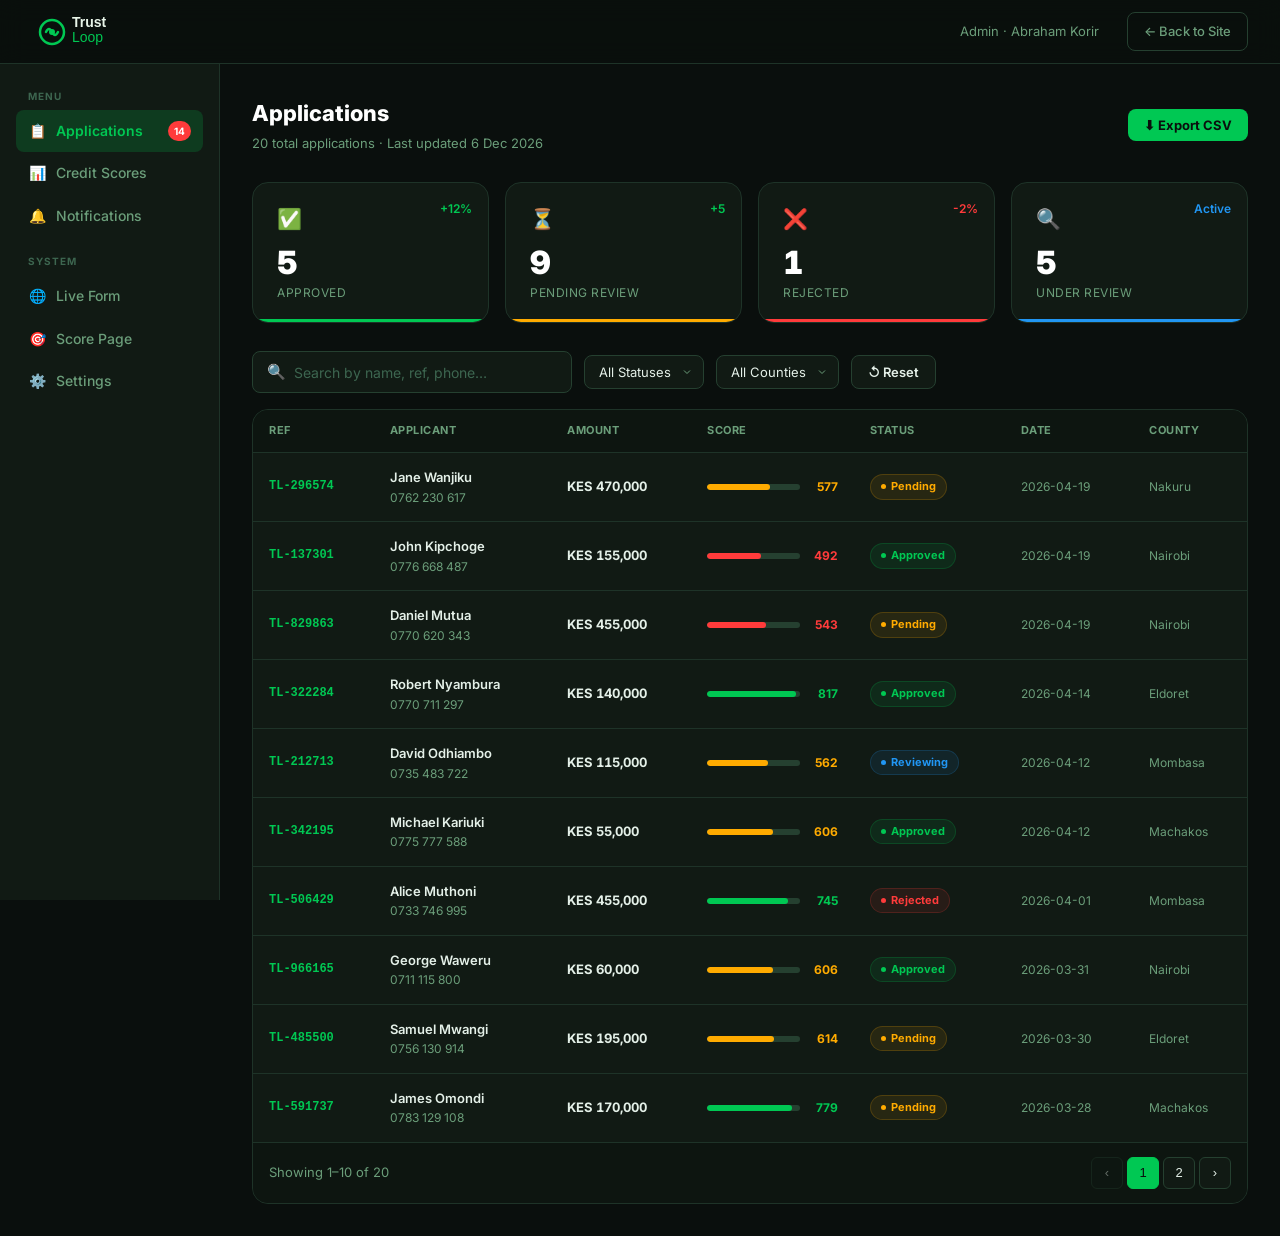
==== commit 11306495: "Mobile-first overhaul: hamburger nav, touch targets, sticky CTA, dashboard bottom bar" ====
--- a/dashboard.html
+++ b/dashboard.html
@@ -184,7 +184,8 @@
       background: var(--surface);
       border: 1px solid var(--border);
       border-radius: var(--radius-lg);
-      overflow: hidden;
+      overflow-x: auto;
+      -webkit-overflow-scrolling: touch;
     }
     table {
       width: 100%;
@@ -453,6 +454,34 @@
       .table-controls { flex-direction: column; align-items: stretch; }
       .search-box { max-width: none; }
     }
+    @media (max-width: 480px) {
+      /* Sidebar collapses fully — bottom icon bar */
+      .sidebar { width: 0; overflow: hidden; padding: 0; }
+      .dash-main { margin-left: 0; padding: 8px 10px 70px; }
+      .dash-bottom-bar {
+        display: flex !important;
+        position: fixed;
+        bottom: 0; left: 0; right: 0;
+        background: var(--bg2);
+        border-top: 1px solid var(--border);
+        z-index: 90;
+        padding: 6px 0;
+      }
+      .stats-row { grid-template-columns: 1fr 1fr; gap: 10px; }
+      table { font-size: 12px; min-width: 620px; }
+      thead th, tbody td { padding: 10px 12px; }
+      .form-group input, .form-group select { font-size: 16px; min-height: 44px; }
+    }
+    .dash-bottom-bar { display: none; }
+    .dash-bottom-bar a {
+      flex: 1;
+      display: flex; flex-direction: column; align-items: center; gap: 3px;
+      color: var(--muted); font-size: 10px; font-weight: 600;
+      text-decoration: none; padding: 6px 4px;
+      text-transform: uppercase; letter-spacing: .4px;
+    }
+    .dash-bottom-bar a.active { color: var(--primary); }
+    .dash-bottom-bar .bb-icon { font-size: 20px; }
   </style>
 </head>
 <body>
@@ -981,5 +1010,21 @@
 // ── Init ──
 loadApplications();
 </script>
+
+<!-- Mobile bottom navigation bar (visible only at ≤480px) -->
+<nav class="dash-bottom-bar">
+  <a class="active" onclick="setView('applications')">
+    <span class="bb-icon">&#x1F4CB;</span>Apps
+  </a>
+  <a onclick="setView('scores')">
+    <span class="bb-icon">&#x1F4CA;</span>Scores
+  </a>
+  <a onclick="setView('notifications')">
+    <span class="bb-icon">&#x1F514;</span>Alerts
+  </a>
+  <a href="index.html">
+    <span class="bb-icon">&#x1F3E0;</span>Site
+  </a>
+</nav>
 </body>
 </html>
--- a/assets/style.css
+++ b/assets/style.css
@@ -502,9 +502,84 @@
 .toast.show { transform: translateY(0); opacity: 1; }
 .toast-icon { color: var(--primary); font-weight: 700; margin-right: 8px; }
 
-/* ── Responsive ── */
+/* ── HAMBURGER ── */
+.nav-hamburger {
+  display: none;
+  flex-direction: column;
+  justify-content: center;
+  gap: 5px;
+  cursor: pointer;
+  padding: 8px;
+  background: none;
+  border: none;
+  border-radius: 6px;
+}
+.nav-hamburger span {
+  display: block;
+  width: 22px; height: 2px;
+  background: var(--text);
+  border-radius: 2px;
+  transition: all .3s;
+}
+.nav-hamburger.open span:nth-child(1) { transform: translateY(7px) rotate(45deg); }
+.nav-hamburger.open span:nth-child(2) { opacity: 0; transform: scaleX(0); }
+.nav-hamburger.open span:nth-child(3) { transform: translateY(-7px) rotate(-45deg); }
+
+.nav-mobile-menu {
+  display: none;
+  position: fixed;
+  top: 64px; left: 0; right: 0;
+  background: rgba(10,15,13,.97);
+  backdrop-filter: blur(16px);
+  border-bottom: 1px solid var(--border);
+  padding: 12px 16px 20px;
+  z-index: 98;
+  flex-direction: column;
+  gap: 2px;
+}
+.nav-mobile-menu.open { display: flex; }
+.nav-mobile-menu a {
+  color: var(--muted);
+  font-size: 15px;
+  font-weight: 500;
+  padding: 13px 16px;
+  border-radius: var(--radius);
+  transition: background .2s, color .2s;
+  text-decoration: none;
+}
+.nav-mobile-menu a:hover { background: var(--surface); color: var(--text); }
+.nav-mobile-menu .nav-cta {
+  background: var(--primary);
+  color: #0a0f0d !important;
+  text-align: center;
+  font-weight: 700;
+  margin-top: 8px;
+  padding: 15px 16px;
+}
+
+/* ── STICKY MOBILE CTA ── */
+.mobile-apply-cta {
+  display: none;
+  position: fixed;
+  bottom: 0; left: 0; right: 0;
+  padding: 12px 16px 16px;
+  background: linear-gradient(to top, var(--bg) 70%, transparent);
+  z-index: 50;
+  pointer-events: none;
+}
+.mobile-apply-cta .btn-primary {
+  width: 100%;
+  justify-content: center;
+  font-size: 16px;
+  padding: 16px;
+  border-radius: 10px;
+  pointer-events: all;
+  box-shadow: 0 4px 24px #00c85350;
+}
+
+/* ── Responsive — Tablet ── */
 @media (max-width: 900px) {
-  .hero-inner { grid-template-columns: 1fr; gap: 48px; }
+  .hero-inner { grid-template-columns: 1fr; gap: 40px; }
   .hero { padding: 96px 24px 64px; }
   .hero h1 { font-size: 2rem; }
   .steps-grid { grid-template-columns: repeat(2, 1fr); }
@@ -512,13 +587,62 @@
   .nav-links .hide-mob { display: none; }
   .footer-top { flex-direction: column; gap: 24px; }
 }
-@media (max-width: 600px) {
+
+/* ── Responsive — Mobile ── */
+@media (max-width: 768px) {
+  /* Nav → hamburger */
+  .nav-hamburger { display: flex; }
+  .nav-links { display: none; }
+
+  /* Touch-friendly inputs — font-size 16px prevents iOS zoom */
+  .form-group input,
+  .form-group select,
+  .form-group textarea {
+    padding: 13px 14px;
+    font-size: 16px;
+    min-height: 48px;
+  }
+  .btn-next, .btn-back, .btn-submit {
+    padding: 14px;
+    min-height: 48px;
+    font-size: 15px;
+  }
+  .btn-primary { padding: 14px 24px; min-height: 48px; }
+
+  /* Form card */
+  .form-card { padding: 24px 18px; }
+  .form-row { grid-template-columns: 1fr; }
+
+  /* Upload zone bigger tap target */
+  .upload-zone { padding: 28px 16px; }
+  .upload-icon { font-size: 36px; }
+
+  /* Hero room for sticky CTA */
+  .hero { padding-bottom: 100px; }
+  .mobile-apply-cta { display: block; }
+
+  /* Sections */
+  .section { padding: 56px 20px; }
   .nav { padding: 0 16px; }
   .steps-grid { grid-template-columns: 1fr; }
   .steps-grid::before { display: none; }
-  .metrics-inner { grid-template-columns: repeat(2, 1fr); }
-  .form-row { grid-template-columns: 1fr; }
-  .section { padding: 56px 20px; }
   .footer-bottom { flex-direction: column; gap: 12px; text-align: center; }
-  .hero-stats { gap: 20px; }
-}
+}
+
+/* ── Responsive — Small phones ── */
+@media (max-width: 480px) {
+  .hero h1 { font-size: 1.75rem; }
+  .hero-sub { font-size: 15px; }
+  .hero-stats { gap: 16px; flex-wrap: wrap; }
+  .stat-num { font-size: 22px; }
+  .stat-label { font-size: 11px; }
+  .form-title { font-size: 16px; }
+  .step-label { font-size: 9px; }
+  .section-title { font-size: 1.4rem; }
+  .section-sub { font-size: 14px; }
+  .metrics-inner { grid-template-columns: 1fr 1fr; gap: 16px; }
+  .metric-num { font-size: 1.8rem; }
+  .metric-label { font-size: 12px; }
+  /* Toast above sticky CTA */
+  .toast { left: 16px; right: 16px; bottom: 80px; max-width: none; }
+}
